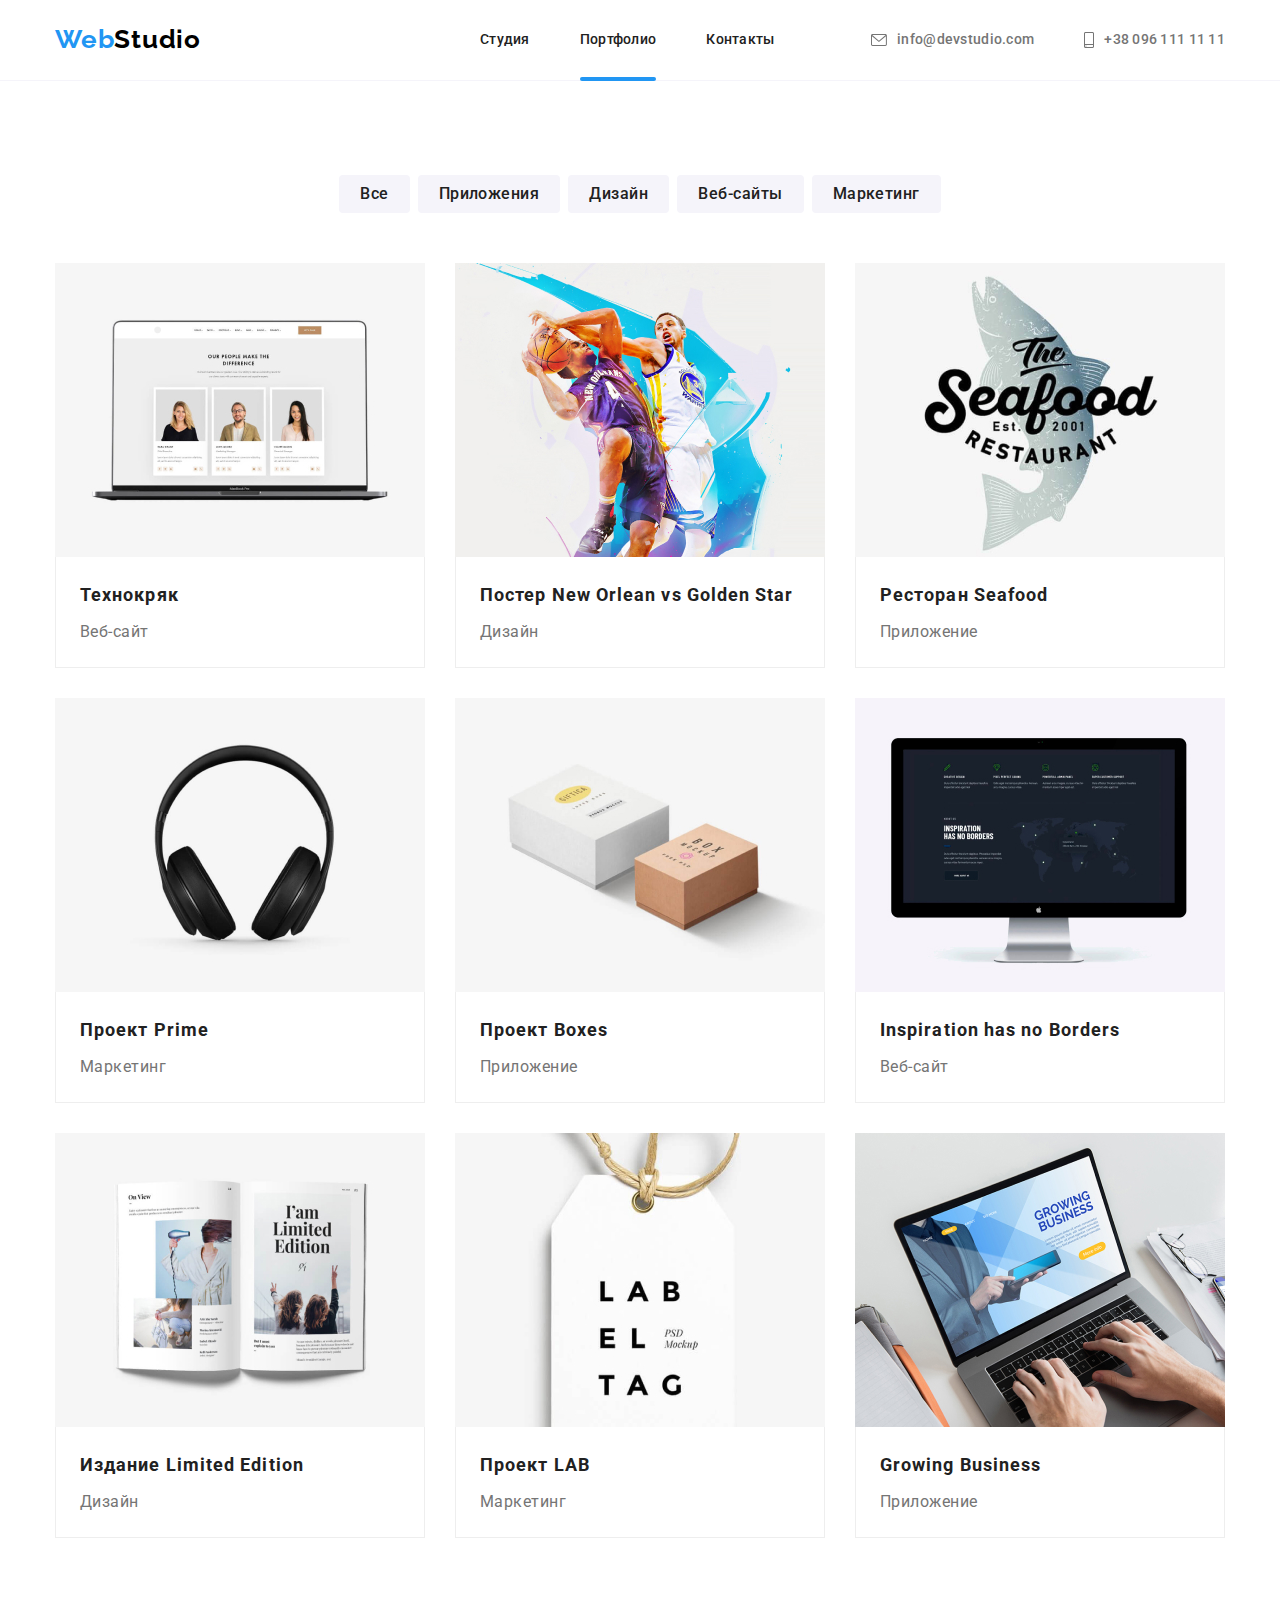
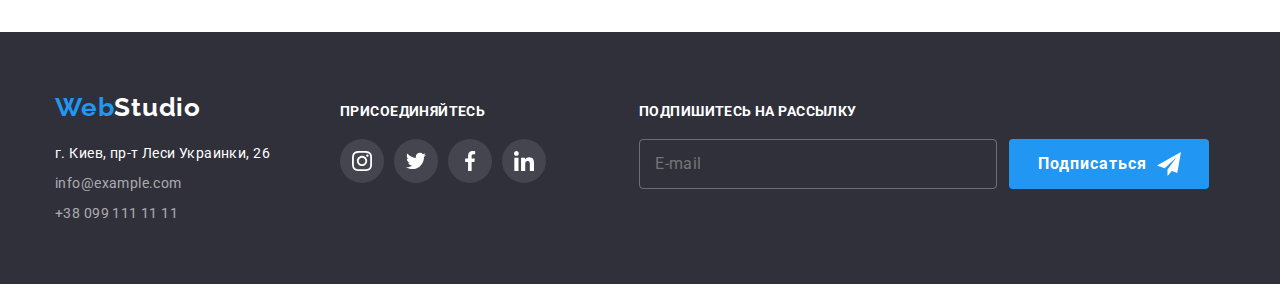
==== portfolio.html @ eea11999 "Add files via upload" ====
<!DOCTYPE html>
<html lang="en">
  <head>
    <meta charset="UTF-8" />
    <meta name="viewport" content="width=device-width, initial-scale=1.0" />
    <title>WebStudio</title>
    <link rel="stylesheet" href="./css/main.min.css" />
    <link rel="preconnect" href="https://fonts.gstatic.com" />
    <link
      href="https://fonts.googleapis.com/css2?family=Roboto:wght@700;900&display=swap"
      rel="stylesheet"
    />
    <link rel="preconnect" href="https://fonts.gstatic.com" />
    <link
      href="https://fonts.googleapis.com/css2?family=Raleway:wght@700&display=swap"
      rel="stylesheet"
    />
    <style>
      a {
        color: #212121;
        text-decoration: none;
      }
      a:visited {
        color: #800080;
      }
      a:hover {
        color: #2196f3;
      }
    </style>
  </head>
  <body>
    <header class="site-header">
      <div class="container site-header__container">
        <!--Навігація-->
        <nav class="menu">
         <a class="logo logo--top" href="./" rel="home" lang="en">Web<span 
          class="logo__subtext logo__subtext--top">Studio</span>

          <ul class="menu__list">
            <li class="menu__item">
              <a class="menu__link" href="./">Студия</a>
            </li>
            <li class="menu__item menu__link--active"><a class="menu__link" href="./portfolio.html">Портфолио</a></li>
            <li class="menu__item"><a class="menu__link" href="#Contacts">Контакты</a></li>
          </ul>
        </nav>

        <ul class="contacts">
          <li class="contacts__item" lang="en">
            <a class="contacts__link" href="mailto:info@devstudio.com">
              <svg class="contacts__icon" width="16" height="12">
                <use href="./images/svg/icons.svg#icon-envelope"></use>
              </svg>
              info@devstudio.com</a
            >
          </li>
          <li class="contacts__item" lang="en">
            <a class="contacts__link" href="tel:+380961111111">
              <svg class="contacts__icon" width="10" height="16">
                <use href="./images/svg/icons.svg#icon-smartphone"></use>
              </svg>
              +38 096 111 11 11</a
            >
          </li>
        </ul>
      </div>
    </header>

    <main>
      <section class="portfolio">
        <div class="container">
            <div class="portfolio__buttons">
              <ul class="portfolio__buttons-list">
                <li class="portfolio__item">
                  <button class="portfolio__button" type="submit">Все</button>
                </li>
                <li class="portfolio__item">
                  <button class="portfolio__button" type="submit">Приложения</button>
                </li>
                <li class="portfolio__item">
                  <button class="portfolio__button" type="submit">Дизайн</button>
                </li>
                <li class="portfolio__item">
                  <button class="portfolio__button" type="submit">Веб-сайты</button>
                </li>
                <li class="portfolio__item">
                  <button class="portfolio__button" type="submit">Маркетинг</button>
                </li>
              </ul>
            </div>
            
            <ul class="cards">
              <li class="cards__item">
                <a class="cards__link" href="#">                
                  <div class="cards__overlay-wrapper">
                    <div class="cards__thumb">
                      <img src="images/portfolio1.jpg" alt="Ноутбук с открытой веб страницой">
                    </div>
                    <p class="cards__overlay-text">
                        Технокряк это современная площадка распространения 
                        коронавируса. Компании используют эту платформу для цифрового
                        шпионажа и атак на защищённые сервера конкурентов.
                    </p>
                  </div>
                  <div class="cards__meta">
                    <h3 class="cards__name">Технокряк</h3>
                    <p class="cards__description">Веб-сайт</p>
                  </div>
                </a>
              </li>
              <li class="cards__item">
                <a class="cards__link" href="#">                 
                  <div class="cards__overlay-wrapper">
                    <div class="cards__thumb">
                      <img src="images/portfolio2.jpg" alt="Два баскетболиста с мячом">
                    </div>
                    <p class="cards__overlay-text">
                        Технокряк это современная площадка распространения
                        коронавируса. Компании используют эту платформу для цифрового
                        шпионажа и атак на защищённые сервера конкурентов.
                    </p>
                  </div>
                  <div class="cards__meta">
                    <h3 class="cards__name">Постер New Orlean vs Golden Star</h3>
                    <p class="cards__description">Дизайн</p>
                  </div>
                </a>
              </li>
              <li class="cards__item">
                <a class="cards__link" href="#">                 
                  <div class="cards__overlay-wrapper">
                    <div class="cards__thumb">
                      <img src="images/portfolio3.jpg" alt="Логотип ресторана Seafood">
                    </div>
                    <p class="cards__overlay-text">
                        Технокряк это современная площадка распространения
                        коронавируса. Компании используют эту платформу для цифрового
                        шпионажа и атак на защищённые сервера конкурентов.
                    </p>
                  </div>
                  <div class="cards__meta">
                    <h3 class="cards__name">Ресторан Seafood</h3>
                    <p class="cards__description">Приложение</p>
                  </div>
                </a>
              </li>
              <li class="cards__item">
                <a class="cards__link" href="#">                 
                  <div class="cards__overlay-wrapper">
                    <div class="cards__thumb">
                      <img src="images/portfolio4.jpg" alt="Наушники">
                    </div>
                    <p class="cards__overlay-text">
                        Технокряк это современная площадка распространения
                        коронавируса. Компании используют эту платформу для цифрового
                        шпионажа и атак на защищённые сервера конкурентов.
                    </p>
                  </div>
                  <div class="cards__meta">
                    <h3 class="cards__name">Проект Prime</h3>
                    <p class="cards__description">Маркетинг</p>
                  </div>
                </a>
              </li>
              <li class="cards__item">
                <a class="cards__link" href="#">                 
                  <div class="cards__overlay-wrapper">
                    <div class="cards__thumb">
                      <img src="images/portfolio5.jpg" alt="Две коробки">
                    </div>
                    <p class="cards__overlay-text">
                        Технокряк это современная площадка распространения
                        коронавируса. Компании используют эту платформу для цифрового
                        шпионажа и атак на защищённые сервера конкурентов.
                    </p>
                  </div>
                  <div class="cards__meta">
                    <h3 class="cards__name">Проект Boxes</h3>
                    <p class="cards__description">Приложение</p>
                  </div>
                </a>
              </li>
              <li class="cards__item">
                <a class="cards__link" href="#">                 
                  <div class="cards__overlay-wrapper">
                    <div class="cards__thumb">
                      <img src="images/portfolio6.jpg" alt="Монитор с открытой веб страницой">
                    </div>
                    <p class="cards__overlay-text">
                        Технокряк это современная площадка распространения
                        коронавируса. Компании используют эту платформу для цифрового
                        шпионажа и атак на защищённые сервера конкурентов.
                    </p>
                  </div>
                  <div class="cards__meta">
                    <h3 class="cards__name">Inspiration has no Borders</h3>
                    <p class="cards__description">Веб-сайт</p>
                  </div>
                </a>
              </li>
              <li class="cards__item">
                <a class="cards__link" href="#">                 
                  <div class="cards__overlay-wrapper">
                    <div class="cards__thumb">
                      <img src="images/portfolio7.jpg" alt="Открытая книга с фотографиями и текстом">
                    </div>
                    <p class="cards__overlay-text">
                        Технокряк это современная площадка распространения
                        коронавируса. Компании используют эту платформу для цифрового
                        шпионажа и атак на защищённые сервера конкурентов.
                    </p>
                  </div>
                  <div class="cards__meta">
                    <h3 class="cards__name">Издание Limited Edition</h3>
                    <p class="cards__description">Дизайн</p>
                  </div>
                </a>
              </li>
              <li class="cards__item">
                <a class="cards__link" href="#">                
                  <div class="cards__overlay-wrapper">
                    <div class="cards__thumb">
                      <img src="images/portfolio8.jpg" alt="Етикетка с надписью">
                    </div>
                    <p class="cards__overlay-text">
                        Технокряк это современная площадка распространения
                        коронавируса. Компании используют эту платформу для цифрового
                        шпионажа и атак на защищённые сервера конкурентов.
                    </p>
                  </div>
                  <div class="cards__meta">
                    <h3 class="cards__name">Проект LAB</h3>
                    <p class="cards__description">Маркетинг</p>
                  </div>
                </a>
              </li>
              <li class="cards__item">
                <a class="cards__link" href="#">                
                  <div class="cards__overlay-wrapper">
                    <div class="cards__thumb">
                      <img src="images/portfolio9.jpg" alt="Ноутбук на рабочем столе">
                    </div>
                    <p class="cards__overlay-text">
                        Технокряк это современная площадка распространения
                        коронавируса. Компании используют эту платформу для цифрового
                        шпионажа и атак на защищённые сервера конкурентов.
                    </p>
                  </div>
                  <div class="cards__meta">
                    <h3 class="cards__name">Growing Business</h3>
                    <p class="cards__description">Приложение</p>
                  </div>
                </a>
              </li>
            </ul>
          </div>
        </div>
      </section>
    </main>
  
    <footer class="footer">
      <div class="container footer__container">
        <div id="Contacts" class="address">
          <a class="logo logo--bottom" href="index.html" rel="home" lang="en">Web<span class="logo__subtext logo__subtext--bottom">Studio</span>
          </a>
        
          <address>
            <p class="address__text">г. Киев, пр-т Леси Украинки, 26</p>          
            <a class="footer__contacts" href="mailto:info@example.com" lang="en">info@example.com</a><br />
            <a class="footer__contacts" href="tel:+380991111111">+38 099 111 11 11</a>
          </address>
        </div>
        <div class="footer__social">
            <p class="footer__title">присоединяйтесь</p>
            <ul class="social">
              <li class="social__item">
                <a class="social__link footer__links" href="#">
                  <div class="social__wrapper">
                    <svg class="social__icon" width="44" height="44">
                      <use href="./images/svg/icons.svg#icon-instagram"></use>
                    </svg>
                  </div>
                </a>
              </li>
              <li class="social__item">
                <a class="social__link footer__links" href="#">
                  <div class="social__wrapper">
                    <svg class="social__icon" width="44" height="44">
                      <use href="./images/svg/icons.svg#icon-twitter"></use>
                    </svg>
                  </div>
                </a>
              </li>
              <li class="social__item">
                <a class="social__link footer__links" href="#">
                  <div class="social__wrapper">
                    <svg class="social__icon" width="44" height="44">
                      <use href="./images/svg/icons.svg#icon-facebook"></use>
                    </svg>
                  </div>
                </a>
              </li>
              <li class="social__item">
                <a class="social__link footer__links" href="#">
                  <div class="social__wrapper">
                    <svg class="social__icon" width="44" height="44">
                      <use href="./images/svg/icons.svg#icon-linkedin"></use>
                    </svg>
                  </div>
                </a>
              </li>
            </ul>
        </div>
        <div class="subscribe">
          <label class="footer__title" for="subscribe">
            Подпишитесь на рассылку
          </label>
          <form class="subscribe__form" name="subscribe-form" autocomplete="on">
            <input class="subscribe__input" id="subscribe" type="email" name="subscribe" placeholder="E-mail">
            <div class="subscribe__wrapper">
              <button class="subscribe__button" type="submit">Подписаться</button>
              <svg class="subscribe__icon" width="24" height="24">
                <use href="./images/svg/icons.svg#icon-send"></use>
              </svg>
            </div>
          </form>
        </div>
      </div>
    </footer>
  </body>  
</html>
---- css/main.min.css ----
:root{--hero-button-hover-color: rgba(24, 140, 232, 1);--blue-color: rgba(33, 150, 243, 1);--white-back-color: rgba(245, 244, 250, 1);--white-text-color-60: rgba(255, 255, 255, 0.6);--white-text-color-1: rgba(255, 255, 255, 1);--grey-text-color: rgba(117, 117, 117, 1);--black-text-color: rgba(33, 33, 33, 1);--black-footer-color: rgba(47, 48, 58, 1);--top-logo-subtext: rgba(0, 0, 0, 1);--svg-primary-color: rgba(175, 177, 184, 1);--transition-time: 250ms;--cubic-bezier: cubic-bezier(0.4, 0, 0.2, 1)}/*! modern-normalize v1.0.0 | MIT License | https://github.com/sindresorhus/modern-normalize */*,*::before,*::after{-webkit-box-sizing:border-box;box-sizing:border-box}:root{-moz-tab-size:4;-o-tab-size:4;tab-size:4}html{line-height:1.15;-webkit-text-size-adjust:100%}body{margin:0}body{font-family:system-ui,-apple-system,"Segoe UI",Roboto,Helvetica,Arial,sans-serif,"Apple Color Emoji","Segoe UI Emoji"}hr{height:0;color:inherit}abbr[title]{-webkit-text-decoration:underline dotted;text-decoration:underline dotted}b,strong{font-weight:bolder}code,kbd,samp,pre{font-family:ui-monospace, SFMono-Regular, Consolas, 'Liberation Mono', Menlo, monospace;font-size:1em}small{font-size:80%}sub,sup{font-size:75%;line-height:0;position:relative;vertical-align:baseline}sub{bottom:-0.25em}sup{top:-0.5em}table{text-indent:0;border-color:inherit}button,input,optgroup,select,textarea{font-family:inherit;font-size:100%;line-height:1.15;margin:0}button,select{text-transform:none}button,[type='button'],[type='reset'],[type='submit']{-webkit-appearance:button}::-moz-focus-inner{border-style:none;padding:0}:-moz-focusring{outline:1px dotted ButtonText}:-moz-ui-invalid{box-shadow:none}legend{padding:0}progress{vertical-align:baseline}::-webkit-inner-spin-button,::-webkit-outer-spin-button{height:auto}[type='search']{-webkit-appearance:textfield;outline-offset:-2px}::-webkit-search-decoration{-webkit-appearance:none}::-webkit-file-upload-button{-webkit-appearance:button;font:inherit}summary{display:list-item}li{list-style-type:none}address{font-style:normal}:focus{outline:none}body{font-family:'Roboto', sans-serif}img{display:block;max-width:100%;height:auto}.container{max-width:1200px;padding-left:15px;padding-right:15px;margin-left:auto;margin-right:auto}.secondary-title{font-weight:bold;font-size:36px;line-height:1.16;text-align:center;letter-spacing:0.03em;color:var(--black-text-color);margin:0}.logo{font-family:Raleway, sans-serif;font-size:26px;font-weight:700;line-height:1.2;letter-spacing:0.03em;color:var(--blue-color);text-decoration:none}.logo--top{margin-right:93px;padding:13px 0;-webkit-transition:text-shadow var(--transition-time) var(--cubic-bezier);transition:text-shadow var(--transition-time) var(--cubic-bezier)}.logo--top:hover,.logo--top:focus{text-shadow:0px 1px 1px rgba(0,0,0,0.12),0px 4px 4px rgba(0,0,0,0.06),1px 4px 6px rgba(0,0,0,0.26)}.logo--bottom{display:block;margin-bottom:20px;-webkit-transition:text-shadow var(--transition-time) var(--cubic-bezier);transition:text-shadow var(--transition-time) var(--cubic-bezier)}.logo--bottom:hover,.logo--bottom:focus{text-shadow:0px 1px 1px rgba(255,255,255,0.12),0px 4px 4px rgba(255,255,255,0.06),1px 4px 6px rgba(255,255,255,0.26)}.logo__subtext--top{color:var(--top-logo-subtext)}.logo__subtext--bottom{color:var(--white-text-color-1)}.site-header{position:-webkit-sticky;position:sticky;top:0;background-color:white;z-index:1;border-bottom:1px solid var(--white-back-color)}.site-header__container{display:-webkit-box;display:-ms-flexbox;display:flex;-webkit-box-align:center;-ms-flex-align:center;align-items:center;min-height:80px}.menu,.menu__list{display:-webkit-box;display:-ms-flexbox;display:flex;-webkit-box-align:center;-ms-flex-align:center;align-items:center;padding:0;margin:0}.menu__item:not(:last-child),.contacts__item:not(:last-child){margin-right:50px}.menu__link{color:var(--black-text-color);display:inline-block;text-decoration:none;font-weight:500;font-size:14px;line-height:1.14;letter-spacing:0.02em;padding:32px 0;-webkit-transition:color var(--transition-time) var(--cubic-bezier);transition:color var(--transition-time) var(--cubic-bezier)}.menu__link:hover,.menu__link:focus{color:var(--blue-color)}.contacts{display:-webkit-box;display:-ms-flexbox;display:flex;-webkit-box-align:center;-ms-flex-align:center;align-items:center;padding:0;margin:0;margin-left:auto}.contacts__link{font-weight:500;font-size:14px;line-height:1.14;letter-spacing:0.02em;text-decoration:none;color:var(--grey-text-color);padding:32px 0;display:-webkit-box;display:-ms-flexbox;display:flex;-webkit-box-align:center;-ms-flex-align:center;align-items:center;-webkit-transition:color var(--transition-time) var(--cubic-bezier);transition:color var(--transition-time) var(--cubic-bezier)}.contacts__link:hover,.contacts__link:focus{color:var(--blue-color)}.contacts__icon{margin-right:10px;fill:currentColor}.menu__link--active{position:relative;color:var(--blue-color)}.menu__link--active::after{content:'';position:absolute;bottom:-1px;left:0;display:block;text-decoration:underline;height:4px;width:100%;background-color:var(--blue-color);border-radius:2px}.hero{text-align:center;min-height:600px;max-width:1600px;margin:0 auto;padding:200px 0;background-color:#c4c4c4;background-image:-webkit-gradient(linear, left top, right top, from(rgba(47,48,58,0.4)), to(rgba(47,48,58,0.4))),url(../images/background-hero.jpg);background-image:linear-gradient(to right, rgba(47,48,58,0.4), rgba(47,48,58,0.4)),url(../images/background-hero.jpg);background-position:center;background-repeat:no-repeat;background-size:cover}.hero__container{width:696px;margin-left:auto;margin-right:auto;margin-bottom:30px;padding:0 1px}.hero__title{font-weight:900;font-size:44px;line-height:1.36;letter-spacing:0.06em;text-transform:uppercase;margin:0;color:var(--white-text-color-1)}.hero__button{width:200px;margin-left:auto;margin-right:auto;padding:10.5px 15px;text-decoration:none;font-weight:bold;font-size:16px;line-height:1.87;text-align:center;letter-spacing:0.06em;color:var(--white-text-color-1);background-color:var(--blue-color);border-radius:4px;border:none;cursor:pointer;-webkit-transition:background-color var(--transition-time) var(--cubic-bezier);transition:background-color var(--transition-time) var(--cubic-bezier)}.hero__button:hover,.hero__button:focus{background-color:var(--hero-button-hover-color)}.qualities{padding-top:94px;padding-bottom:94px}.qualities__list{display:-webkit-box;display:-ms-flexbox;display:flex;padding:0;margin:0}.qualities__item{max-width:270px}.qualities__item:not(:last-child){margin-right:30px}.qualities__wrapper{padding:25px 0 25px;margin-bottom:30px;background-color:var(--white-back-color);border-radius:4px}.qualities__icon{margin-left:auto;margin-right:auto;display:block}.qualities__title{font-weight:700;font-size:14px;line-height:1.15;letter-spacing:0.03em;text-transform:uppercase;color:var(--black-text-color);margin:0 0 10px 0}.qualities__text{color:var(--grey-text-color);font-size:14px;line-height:1.71;font-weight:400;letter-spacing:0.03em;margin:0;padding:2px 0}.about-us{padding-bottom:94px}.about-us__title{margin-bottom:50px}.about-us__list{display:-webkit-box;display:-ms-flexbox;display:flex;padding-left:0;margin:0}.about-us__item{position:relative}.about-us__item:not(:last-child){margin-right:30px}.about-us__overlay{position:absolute;bottom:0;left:0;width:100%;height:70px;background-color:rgba(47,48,58,0.8);color:var(--white-text-color-1);font-style:normal;font-weight:bold;font-size:14px;line-height:16px;letter-spacing:0.03em;text-transform:uppercase;margin:0;display:-webkit-box;display:-ms-flexbox;display:flex;-webkit-box-pack:center;-ms-flex-pack:center;justify-content:center;-webkit-box-align:center;-ms-flex-align:center;align-items:center}.team-members{padding-top:94px;padding-bottom:94px;background-color:var(--white-back-color)}.team-members__title{margin-bottom:50px}.team-members__list{display:-webkit-box;display:-ms-flexbox;display:flex;padding:0;margin:0}.team-members__item{background-color:var(--white-text-color-1);-webkit-box-shadow:0px 1px 3px rgba(0,0,0,0.12),0px 1px 1px rgba(0,0,0,0.14),0px 2px 1px rgba(0,0,0,0.2);box-shadow:0px 1px 3px rgba(0,0,0,0.12),0px 1px 1px rgba(0,0,0,0.14),0px 2px 1px rgba(0,0,0,0.2);border-radius:0px 0px 4px 4px}.team-members__item:not(:last-child){margin-right:30px}.team-members__thumb{max-width:270px}.team-members__info{padding:30px 32px}.team-members__name{font-weight:500;font-size:16px;line-height:1.19;letter-spacing:0.03em;color:var(--black-text-color);margin:0;margin-bottom:10px;text-align:center}.team-members__position{font-weight:normal;font-size:16px;line-height:1.19;letter-spacing:0.03em;color:var(--grey-text-color);text-align:center;margin:0;margin-bottom:16px}.social{display:-webkit-box;display:-ms-flexbox;display:flex;-webkit-box-pack:justify;-ms-flex-pack:justify;justify-content:space-between;padding:0;margin:0}.social__item{display:-webkit-box;display:-ms-flexbox;display:flex;padding:0}.social__item:not(:last-child){margin-right:10px}.social__link{color:var(--svg-primary-color);border-radius:50%;-webkit-transition:color var(--transition-time) var(--cubic-bezier),background-color var(--transition-time) var(--cubic-bezier);transition:color var(--transition-time) var(--cubic-bezier),background-color var(--transition-time) var(--cubic-bezier)}.social__link:hover,.social__link:focus{background-color:var(--blue-color);border-radius:50%;color:var(--white-text-color-1)}.social__wrapper{width:44px;height:44px;display:-webkit-box;display:-ms-flexbox;display:flex;-webkit-box-pack:center;-ms-flex-pack:center;justify-content:center;-webkit-box-align:center;-ms-flex-align:center;align-items:center}.social__icon{fill:currentColor;padding:0 12px}.regulars{padding:97px 0 91px}.regulars__title{margin-bottom:50px}.regulars__list{padding:0;margin:0 auto;display:-webkit-box;display:-ms-flexbox;display:flex}.regulars__item:not(:last-child){margin-right:30px}.regulars__link{display:-webkit-box;display:-ms-flexbox;display:flex;-webkit-box-pack:center;-ms-flex-pack:center;justify-content:center;-webkit-box-align:center;-ms-flex-align:center;align-items:center;width:170px;height:90px;color:var(--svg-primary-color);border:1px solid currentColor;border-radius:4px;-webkit-transition:background-color var(--transition-time) var(--cubic-bezier);transition:background-color var(--transition-time) var(--cubic-bezier)}.regulars__link:hover,.regulars__link:focus{color:var(--blue-color)}.regulars__icon{fill:currentColor}.portfolio{padding:94px 0}.portfolio__buttons{margin:0 auto 50px;max-width:611px}.portfolio__buttons-list{display:-webkit-box;display:-ms-flexbox;display:flex;-webkit-box-pack:center;-ms-flex-pack:center;justify-content:center;margin:0 auto;padding:0}.portfolio__item:not(:last-child){margin-right:8px}.portfolio__button{font-weight:500;font-size:16px;line-height:1.625;text-align:center;letter-spacing:0.03em;color:var(--black-text-color);background-color:var(--white-back-color);padding:6px 21px;border:none;border-radius:4px;cursor:pointer;-webkit-transition:color var(--transition-time) var(--cubic-bezier),background-color var(--transition-time) var(--cubic-bezier),-webkit-box-shadow var(--transition-time) var(--cubic-bezier);transition:color var(--transition-time) var(--cubic-bezier),background-color var(--transition-time) var(--cubic-bezier),-webkit-box-shadow var(--transition-time) var(--cubic-bezier);transition:color var(--transition-time) var(--cubic-bezier),background-color var(--transition-time) var(--cubic-bezier),box-shadow var(--transition-time) var(--cubic-bezier);transition:color var(--transition-time) var(--cubic-bezier),background-color var(--transition-time) var(--cubic-bezier),box-shadow var(--transition-time) var(--cubic-bezier),-webkit-box-shadow var(--transition-time) var(--cubic-bezier)}.portfolio__button:hover,.portfolio__button:focus{background-color:var(--blue-color);color:var(--white-text-color-1);outline-style:none;-webkit-box-shadow:0px 3px 1px rgba(0,0,0,0.1),0px 1px 2px rgba(0,0,0,0.08),0px 2px 2px rgba(0,0,0,0.12);box-shadow:0px 3px 1px rgba(0,0,0,0.1),0px 1px 2px rgba(0,0,0,0.08),0px 2px 2px rgba(0,0,0,0.12)}.cards{display:-webkit-box;display:-ms-flexbox;display:flex;-ms-flex-wrap:wrap;flex-wrap:wrap;margin-left:-30px;margin-top:-30px;margin-bottom:0;padding-left:0}.cards__item{margin-left:30px;margin-top:30px;-ms-flex-preferred-size:calc(100% / 3 - 30px);flex-basis:calc(100% / 3 - 30px);background-color:var(--white-text-color-1)}.cards__link{display:inline-block;text-decoration:none;-webkit-transition:-webkit-box-shadow var(--transition-time) var(--cubic-bezier);transition:-webkit-box-shadow var(--transition-time) var(--cubic-bezier);transition:box-shadow var(--transition-time) var(--cubic-bezier);transition:box-shadow var(--transition-time) var(--cubic-bezier), -webkit-box-shadow var(--transition-time) var(--cubic-bezier)}.cards__link:hover,.cards__link:focus{-webkit-box-shadow:0px 1px 1px rgba(0,0,0,0.12),0px 4px 4px rgba(0,0,0,0.06),1px 4px 6px rgba(0,0,0,0.16);box-shadow:0px 1px 1px rgba(0,0,0,0.12),0px 4px 4px rgba(0,0,0,0.06),1px 4px 6px rgba(0,0,0,0.16)}.cards__link:hover .cards__overlay-text{-webkit-transform:translateY(0);transform:translateY(0)}.cards__overlay-wrapper{position:relative;overflow:hidden}.cards__thumb{width:370px}.cards__overlay-text{position:absolute;top:0;left:0;-webkit-transform:translateY(100%);transform:translateY(100%);-webkit-transition:-webkit-transform var(--transition-time) var(--cubic-bezier);transition:-webkit-transform var(--transition-time) var(--cubic-bezier);transition:transform var(--transition-time) var(--cubic-bezier);transition:transform var(--transition-time) var(--cubic-bezier), -webkit-transform var(--transition-time) var(--cubic-bezier);width:100%;height:100%;margin:0;padding:63px 24px;font-style:normal;font-weight:normal;font-size:18px;line-height:28px;letter-spacing:0.03em;color:var(--white-text-color-1);background-color:rgba(33,150,243,0.9)}.cards__meta{padding:20px 24px;border-left:1px solid #eee;border-right:1px solid #eee;border-bottom:1px solid #eee}.cards__name{font-weight:bold;font-size:18px;line-height:2;letter-spacing:0.06em;color:var(--black-text-color);margin:0;padding:0 0 4px}.cards__description{font-weight:normal;font-size:16px;line-height:1.87;letter-spacing:0.03em;color:var(--grey-text-color);margin:0}.address{margin-right:70px}.address__text{font-weight:normal;font-size:14px;line-height:1.5;letter-spacing:0.03em;color:var(--white-text-color-1);margin:0;margin-bottom:9px}.footer{background-color:var(--black-footer-color);padding:60px 0}.footer__container{display:-webkit-box;display:-ms-flexbox;display:flex;-webkit-box-align:baseline;-ms-flex-align:baseline;align-items:baseline}.footer__contacts{font-weight:normal;font-size:14px;line-height:1.5;letter-spacing:0.03em;text-decoration:none;color:var(--white-text-color-60);display:inline-block;-webkit-transition:color var(--transition-time) var(--cubic-bezier);transition:color var(--transition-time) var(--cubic-bezier)}.footer__contacts:not(:last-child){margin-bottom:9px}.footer__contacts:hover,.footer__contacts:focus{color:var(--white-text-color-1)}.footer__social{margin-right:93px}.footer__title{display:block;font-style:normal;font-weight:bold;font-size:14px;line-height:16px;letter-spacing:0.03em;text-transform:uppercase;color:var(--white-text-color-1);margin:0;margin-bottom:20px}.footer__links{background-color:rgba(255,255,255,0.1);border-radius:50%;color:var(--white-text-color-1)}.subscribe__form{display:-webkit-box;display:-ms-flexbox;display:flex;-webkit-box-align:baseline;-ms-flex-align:baseline;align-items:baseline}.subscribe__input{width:358px;padding:14px 15px;margin-right:12px;background-color:inherit;outline:none;border:1px solid rgba(255,255,255,0.3);border-radius:4px;line-height:20px;letter-spacing:0.03em;color:var(--white-text-color-1);-webkit-transition:border-color var(--transition-time) var(--cubic-bezier);transition:border-color var(--transition-time) var(--cubic-bezier)}.subscribe__input:hover,.subscribe__input:focus{border-color:#2196f3}.subscribe__button{font-weight:bold;line-height:1.875;letter-spacing:0.06em;color:var(--white-text-color-1);background-color:var(--blue-color);border:none;border-radius:4px;padding:10px 28px 10px 29px;width:200px;text-align:start;-webkit-transition:background-color var(--transition-time) var(--cubic-bezier);transition:background-color var(--transition-time) var(--cubic-bezier)}.subscribe__button:hover,.subscribe__button:focus{background-color:var(--hero-button-hover-color);cursor:pointer}.subscribe__wrapper{position:relative;margin:0}.subscribe__icon{position:absolute;top:50%;right:28px;-webkit-transform:translateY(-50%);transform:translateY(-50%)}.backdrop{position:fixed;top:0;left:0;width:100%;height:100%;background-color:rgba(0,0,0,0.2);opacity:1;z-index:2;-webkit-transition:opacity var(--transition-time) var(--cubic-bezier);transition:opacity var(--transition-time) var(--cubic-bezier)}.backdrop.is-hidden{opacity:0;pointer-events:none}.backdrop.is-hidden .modal{-webkit-transform:translate(-50%, -50%) scale(2);transform:translate(-50%, -50%) scale(2)}.modal{position:absolute;top:50%;left:50%;-webkit-transform:translate(-50%, -50%) scale(1);transform:translate(-50%, -50%) scale(1);min-width:528px;max-height:100vh;overflow-y:auto;padding:40px;background-color:var(--white-text-color-1);-webkit-transition:-webkit-transform var(--transition-time) var(--cubic-bezier);transition:-webkit-transform var(--transition-time) var(--cubic-bezier);transition:transform var(--transition-time) var(--cubic-bezier);transition:transform var(--transition-time) var(--cubic-bezier), -webkit-transform var(--transition-time) var(--cubic-bezier)}.modal__close-button{position:absolute;top:8px;right:8px;display:-webkit-box;display:-ms-flexbox;display:flex;padding:5px;border:1px solid rgba(0,0,0,0.1);border-radius:50%;cursor:pointer;background-color:inherit;-webkit-transition:fill var(--transition-time) var(--cubic-bezier);transition:fill var(--transition-time) var(--cubic-bezier)}.modal__close-button:hover,.modal__close-button:focus{fill:var(--blue-color)}.modal__title{font-style:normal;font-size:20px;line-height:23px;letter-spacing:0.03em;margin:0;margin-bottom:12px;color:var(--black-text-color)}.input__box{display:-webkit-box;display:-ms-flexbox;display:flex;-webkit-box-orient:vertical;-webkit-box-direction:normal;-ms-flex-direction:column;flex-direction:column}.input__box:not(:nth-child(4)){margin-bottom:10px}.input__name{font-style:normal;font-weight:normal;font-size:12px;line-height:1.166;letter-spacing:0.01em;color:#757575;margin-bottom:4px}.input__wrapper{position:relative}.input__field{width:100%;padding:12px 12px 12px 42px;border:1px solid rgba(33,33,33,0.2);border-radius:4px;font-size:12px;line-height:1.333;-webkit-transition:border-color var(--transition-time) var(--cubic-bezier);transition:border-color var(--transition-time) var(--cubic-bezier)}.input__field:hover,.input__field:focus{border-color:var(--blue-color)}.input__field:hover+.input__icon,.input__field:focus+.input__icon{fill:var(--blue-color)}.input__icon{position:absolute;top:50%;left:12px;-webkit-transform:translateY(-50%);transform:translateY(-50%);fill:currentColor;-webkit-transition:fill var(--transition-time) var(--cubic-bezier);transition:fill var(--transition-time) var(--cubic-bezier)}.input__textarea{resize:none;width:100%;height:120px;border:0.5px solid rgba(33,33,33,0.2);border-radius:4px;margin-bottom:20px;padding:12px 16px;-webkit-transition:border-color var(--transition-time) var(--cubic-bezier),color var(--transition-time) var(--cubic-bezier);transition:border-color var(--transition-time) var(--cubic-bezier),color var(--transition-time) var(--cubic-bezier)}.input__textarea:hover,.input__textarea:focus{border-color:var(--blue-color)}.input__textarea:hover::-webkit-input-placeholder,.input__textarea:focus::-webkit-input-placeholder{color:var(--blue-color)}.input__textarea:hover:-ms-input-placeholder,.input__textarea:focus:-ms-input-placeholder{color:var(--blue-color)}.input__textarea:hover::-ms-input-placeholder,.input__textarea:focus::-ms-input-placeholder{color:var(--blue-color)}.input__textarea:hover::placeholder,.input__textarea:focus::placeholder{color:var(--blue-color)}.checkbox{margin:0 11px 30px 12px}.checkbox__input{appearance:none;-webkit-appearance:none;-moz-appearance:none}.checkbox__icon{margin-right:8.38px;cursor:pointer;fill:none;border:2px solid var(--black-text-color);opacity:0.3;-webkit-transition:fill var(--transition-time) var(--cubic-bezier),opacity var(--transition-time) var(--cubic-bezier);transition:fill var(--transition-time) var(--cubic-bezier),opacity var(--transition-time) var(--cubic-bezier)}.checkbox__label:hover .checkbox__icon,.checkbox__input:focus+.checkbox__icon{opacity:1}.checkbox__input:checked+.checkbox__icon{border:none;fill:var(--blue-color);opacity:1}.checkbox__label{display:-webkit-box;display:-ms-flexbox;display:flex;-webkit-box-align:center;-ms-flex-align:center;align-items:center;margin:0;font-size:14px;line-height:1.714;letter-spacing:0.03em;color:var(--grey-text-color);cursor:pointer}.checkbox__link{color:var(--blue-color);opacity:0.7;margin-left:5px;-webkit-transition:opacity var(--transition-time) var(--cubic-bezier);transition:opacity var(--transition-time) var(--cubic-bezier)}.checkbox__link:focus,.checkbox__link:hover{opacity:1}.checkbox__label:hover .checkbox__link{opacity:1}.input__send-button{font-weight:bold;font-size:16px;line-height:1.875;border:none;border-radius:4px;letter-spacing:0.06em;margin-left:auto;margin-right:auto;padding:10px 55px 10px;min-width:200px;display:-webkit-box;display:-ms-flexbox;display:flex;-webkit-box-pack:center;-ms-flex-pack:center;justify-content:center;background-color:var(--blue-color);color:var(--white-text-color-1);-webkit-box-shadow:0px 4px 4px rgba(0,0,0,0.15);box-shadow:0px 4px 4px rgba(0,0,0,0.15);-webkit-transition:background-color var(--transition-time) var(--cubic-bezier);transition:background-color var(--transition-time) var(--cubic-bezier)}.input__send-button:hover,.input__send-button:focus{background-color:var(--hero-button-hover-color)}
/*# sourceMappingURL=main.min.css.map */
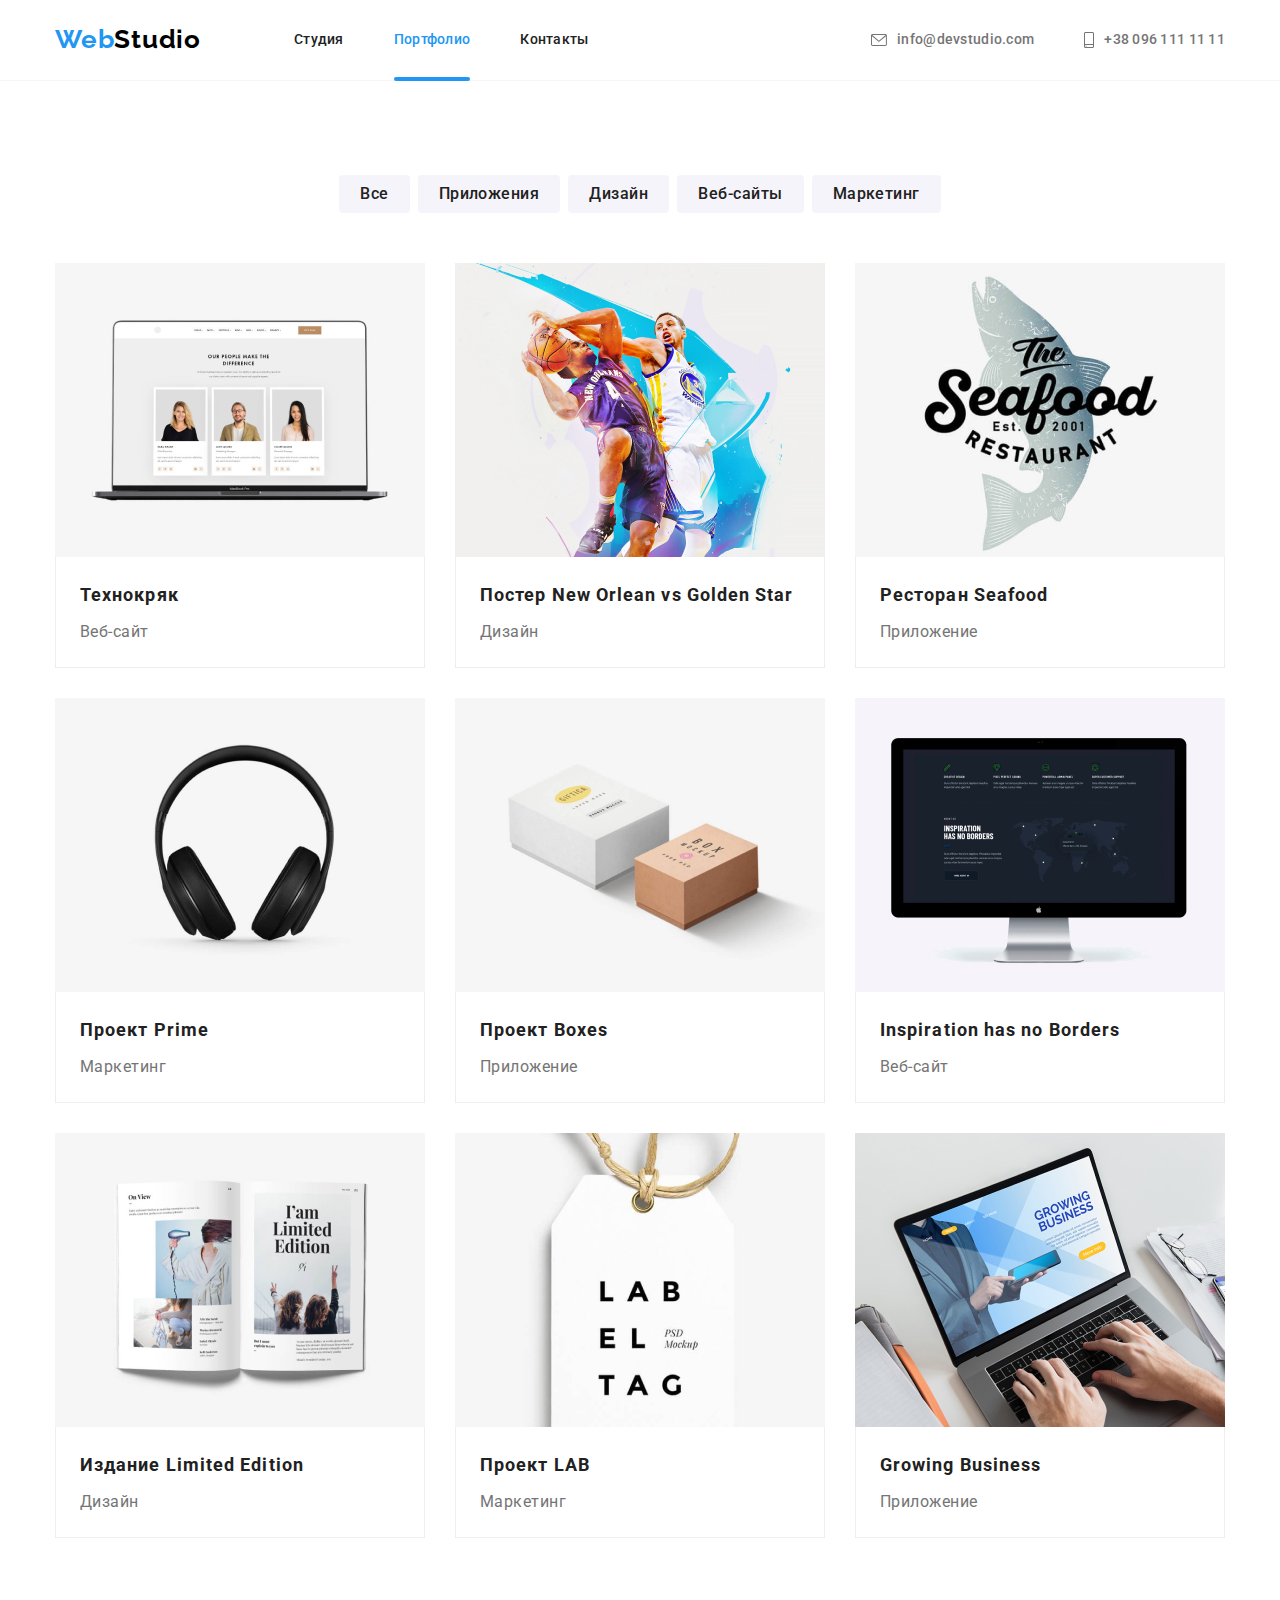
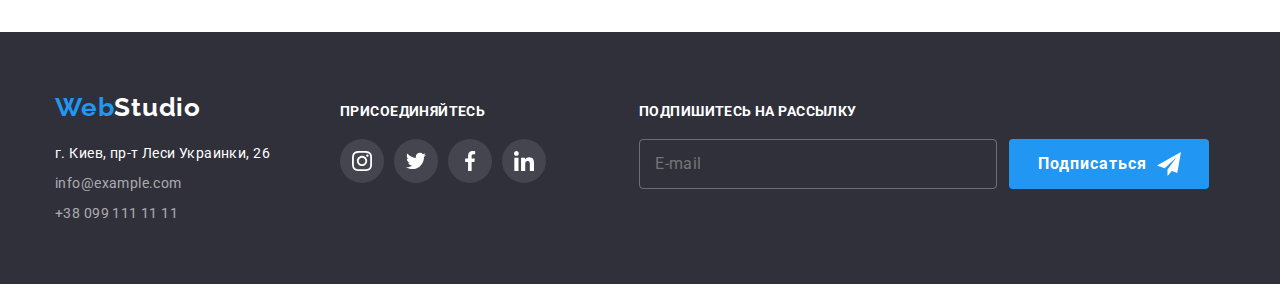
==== commit afb199cf: "Add files via upload" ====
--- a/portfolio.html
+++ b/portfolio.html
@@ -15,36 +15,33 @@
       href="https://fonts.googleapis.com/css2?family=Raleway:wght@700&display=swap"
       rel="stylesheet"
     />
-    <style>
-      a {
-        color: #212121;
-        text-decoration: none;
-      }
-      a:visited {
-        color: #800080;
-      }
-      a:hover {
-        color: #2196f3;
-      }
-    </style>
   </head>
   <body>
     <header class="site-header">
       <div class="container site-header__container">
         <!--Навігація-->
         <nav class="menu">
-         <a class="logo logo--top" href="./" rel="home" lang="en">Web<span 
-          class="logo__subtext logo__subtext--top">Studio</span>
+          <!--Логотип-->
+          <a class="logo logo--top" href="index.html" rel="home" lang="en"
+            >Web<span class="logo__subtext logo__subtext--top">Studio</span>
+          </a>
 
           <ul class="menu__list">
             <li class="menu__item">
-              <a class="menu__link" href="./">Студия</a>
-            </li>
-            <li class="menu__item menu__link--active"><a class="menu__link" href="./portfolio.html">Портфолио</a></li>
-            <li class="menu__item"><a class="menu__link" href="#Contacts">Контакты</a></li>
+              <a class="menu__link" href="./index.html">Студия</a>
+            </li>
+            <li class="menu__item">
+              <a class="menu__link menu__link--active" href="./portfolio.html"
+                >Портфолио</a
+              >
+            </li>
+            <li class="menu__item">
+              <a class="menu__link" href="#Contacts">Контакты</a>
+            </li>
           </ul>
         </nav>
 
+        <!--Контакти посилання-->
         <ul class="contacts">
           <li class="contacts__item" lang="en">
             <a class="contacts__link" href="mailto:info@devstudio.com">
@@ -54,7 +51,7 @@
               info@devstudio.com</a
             >
           </li>
-          <li class="contacts__item" lang="en">
+          <li class="contacts__item">
             <a class="contacts__link" href="tel:+380961111111">
               <svg class="contacts__icon" width="10" height="16">
                 <use href="./images/svg/icons.svg#icon-smartphone"></use>
@@ -69,256 +66,295 @@
     <main>
       <section class="portfolio">
         <div class="container">
-            <div class="portfolio__buttons">
-              <ul class="portfolio__buttons-list">
-                <li class="portfolio__item">
-                  <button class="portfolio__button" type="submit">Все</button>
-                </li>
-                <li class="portfolio__item">
-                  <button class="portfolio__button" type="submit">Приложения</button>
-                </li>
-                <li class="portfolio__item">
-                  <button class="portfolio__button" type="submit">Дизайн</button>
-                </li>
-                <li class="portfolio__item">
-                  <button class="portfolio__button" type="submit">Веб-сайты</button>
-                </li>
-                <li class="portfolio__item">
-                  <button class="portfolio__button" type="submit">Маркетинг</button>
-                </li>
-              </ul>
-            </div>
-            
-            <ul class="cards">
-              <li class="cards__item">
-                <a class="cards__link" href="#">                
-                  <div class="cards__overlay-wrapper">
-                    <div class="cards__thumb">
-                      <img src="images/portfolio1.jpg" alt="Ноутбук с открытой веб страницой">
-                    </div>
-                    <p class="cards__overlay-text">
-                        Технокряк это современная площадка распространения 
-                        коронавируса. Компании используют эту платформу для цифрового
-                        шпионажа и атак на защищённые сервера конкурентов.
-                    </p>
-                  </div>
-                  <div class="cards__meta">
-                    <h3 class="cards__name">Технокряк</h3>
-                    <p class="cards__description">Веб-сайт</p>
-                  </div>
-                </a>
-              </li>
-              <li class="cards__item">
-                <a class="cards__link" href="#">                 
-                  <div class="cards__overlay-wrapper">
-                    <div class="cards__thumb">
-                      <img src="images/portfolio2.jpg" alt="Два баскетболиста с мячом">
-                    </div>
-                    <p class="cards__overlay-text">
-                        Технокряк это современная площадка распространения
-                        коронавируса. Компании используют эту платформу для цифрового
-                        шпионажа и атак на защищённые сервера конкурентов.
-                    </p>
-                  </div>
-                  <div class="cards__meta">
-                    <h3 class="cards__name">Постер New Orlean vs Golden Star</h3>
-                    <p class="cards__description">Дизайн</p>
-                  </div>
-                </a>
-              </li>
-              <li class="cards__item">
-                <a class="cards__link" href="#">                 
-                  <div class="cards__overlay-wrapper">
-                    <div class="cards__thumb">
-                      <img src="images/portfolio3.jpg" alt="Логотип ресторана Seafood">
-                    </div>
-                    <p class="cards__overlay-text">
-                        Технокряк это современная площадка распространения
-                        коронавируса. Компании используют эту платформу для цифрового
-                        шпионажа и атак на защищённые сервера конкурентов.
-                    </p>
-                  </div>
-                  <div class="cards__meta">
-                    <h3 class="cards__name">Ресторан Seafood</h3>
-                    <p class="cards__description">Приложение</p>
-                  </div>
-                </a>
-              </li>
-              <li class="cards__item">
-                <a class="cards__link" href="#">                 
-                  <div class="cards__overlay-wrapper">
-                    <div class="cards__thumb">
-                      <img src="images/portfolio4.jpg" alt="Наушники">
-                    </div>
-                    <p class="cards__overlay-text">
-                        Технокряк это современная площадка распространения
-                        коронавируса. Компании используют эту платформу для цифрового
-                        шпионажа и атак на защищённые сервера конкурентов.
-                    </p>
-                  </div>
-                  <div class="cards__meta">
-                    <h3 class="cards__name">Проект Prime</h3>
-                    <p class="cards__description">Маркетинг</p>
-                  </div>
-                </a>
-              </li>
-              <li class="cards__item">
-                <a class="cards__link" href="#">                 
-                  <div class="cards__overlay-wrapper">
-                    <div class="cards__thumb">
-                      <img src="images/portfolio5.jpg" alt="Две коробки">
-                    </div>
-                    <p class="cards__overlay-text">
-                        Технокряк это современная площадка распространения
-                        коронавируса. Компании используют эту платформу для цифрового
-                        шпионажа и атак на защищённые сервера конкурентов.
-                    </p>
-                  </div>
-                  <div class="cards__meta">
-                    <h3 class="cards__name">Проект Boxes</h3>
-                    <p class="cards__description">Приложение</p>
-                  </div>
-                </a>
-              </li>
-              <li class="cards__item">
-                <a class="cards__link" href="#">                 
-                  <div class="cards__overlay-wrapper">
-                    <div class="cards__thumb">
-                      <img src="images/portfolio6.jpg" alt="Монитор с открытой веб страницой">
-                    </div>
-                    <p class="cards__overlay-text">
-                        Технокряк это современная площадка распространения
-                        коронавируса. Компании используют эту платформу для цифрового
-                        шпионажа и атак на защищённые сервера конкурентов.
-                    </p>
-                  </div>
-                  <div class="cards__meta">
-                    <h3 class="cards__name">Inspiration has no Borders</h3>
-                    <p class="cards__description">Веб-сайт</p>
-                  </div>
-                </a>
-              </li>
-              <li class="cards__item">
-                <a class="cards__link" href="#">                 
-                  <div class="cards__overlay-wrapper">
-                    <div class="cards__thumb">
-                      <img src="images/portfolio7.jpg" alt="Открытая книга с фотографиями и текстом">
-                    </div>
-                    <p class="cards__overlay-text">
-                        Технокряк это современная площадка распространения
-                        коронавируса. Компании используют эту платформу для цифрового
-                        шпионажа и атак на защищённые сервера конкурентов.
-                    </p>
-                  </div>
-                  <div class="cards__meta">
-                    <h3 class="cards__name">Издание Limited Edition</h3>
-                    <p class="cards__description">Дизайн</p>
-                  </div>
-                </a>
-              </li>
-              <li class="cards__item">
-                <a class="cards__link" href="#">                
-                  <div class="cards__overlay-wrapper">
-                    <div class="cards__thumb">
-                      <img src="images/portfolio8.jpg" alt="Етикетка с надписью">
-                    </div>
-                    <p class="cards__overlay-text">
-                        Технокряк это современная площадка распространения
-                        коронавируса. Компании используют эту платформу для цифрового
-                        шпионажа и атак на защищённые сервера конкурентов.
-                    </p>
-                  </div>
-                  <div class="cards__meta">
-                    <h3 class="cards__name">Проект LAB</h3>
-                    <p class="cards__description">Маркетинг</p>
-                  </div>
-                </a>
-              </li>
-              <li class="cards__item">
-                <a class="cards__link" href="#">                
-                  <div class="cards__overlay-wrapper">
-                    <div class="cards__thumb">
-                      <img src="images/portfolio9.jpg" alt="Ноутбук на рабочем столе">
-                    </div>
-                    <p class="cards__overlay-text">
-                        Технокряк это современная площадка распространения
-                        коронавируса. Компании используют эту платформу для цифрового
-                        шпионажа и атак на защищённые сервера конкурентов.
-                    </p>
-                  </div>
-                  <div class="cards__meta">
-                    <h3 class="cards__name">Growing Business</h3>
-                    <p class="cards__description">Приложение</p>
-                  </div>
-                </a>
+          <div class="portfolio__buttons">
+            <ul class="portfolio__buttons-list">
+              <li class="portfolio__item">
+                <button class="portfolio__button" type="submit">Все</button>
+              </li>
+              <li class="portfolio__item">
+                <button class="portfolio__button" type="submit">
+                  Приложения
+                </button>
+              </li>
+              <li class="portfolio__item">
+                <button class="portfolio__button" type="submit">Дизайн</button>
+              </li>
+              <li class="portfolio__item">
+                <button class="portfolio__button" type="submit">
+                  Веб-сайты
+                </button>
+              </li>
+              <li class="portfolio__item">
+                <button class="portfolio__button" type="submit">
+                  Маркетинг
+                </button>
               </li>
             </ul>
           </div>
+
+          <ul class="cards">
+            <li class="cards__item">
+              <a class="cards__link" href="#">
+                <div class="cards__overlay-wrapper">
+                  <div class="cards__thumb">
+                    <img
+                      src="images/portfolio1.jpg"
+                      alt="Ноутбук с открытой веб страницой"
+                    />
+                  </div>
+                  <p class="cards__overlay-text">
+                    Технокряк это современная площадка распространения
+                    коронавируса. Компании используют эту платформу для
+                    цифрового шпионажа и атак на защищённые сервера конкурентов.
+                  </p>
+                </div>
+                <div class="cards__meta">
+                  <h3 class="cards__name">Технокряк</h3>
+                  <p class="cards__description">Веб-сайт</p>
+                </div>
+              </a>
+            </li>
+            <li class="cards__item">
+              <a class="cards__link" href="#">
+                <div class="cards__overlay-wrapper">
+                  <div class="cards__thumb">
+                    <img
+                      src="images/portfolio2.jpg"
+                      alt="Два баскетболиста с мячом"
+                    />
+                  </div>
+                  <p class="cards__overlay-text">
+                    Технокряк это современная площадка распространения
+                    коронавируса. Компании используют эту платформу для
+                    цифрового шпионажа и атак на защищённые сервера конкурентов.
+                  </p>
+                </div>
+                <div class="cards__meta">
+                  <h3 class="cards__name">Постер New Orlean vs Golden Star</h3>
+                  <p class="cards__description">Дизайн</p>
+                </div>
+              </a>
+            </li>
+            <li class="cards__item">
+              <a class="cards__link" href="#">
+                <div class="cards__overlay-wrapper">
+                  <div class="cards__thumb">
+                    <img
+                      src="images/portfolio3.jpg"
+                      alt="Логотип ресторана Seafood"
+                    />
+                  </div>
+                  <p class="cards__overlay-text">
+                    Технокряк это современная площадка распространения
+                    коронавируса. Компании используют эту платформу для
+                    цифрового шпионажа и атак на защищённые сервера конкурентов.
+                  </p>
+                </div>
+                <div class="cards__meta">
+                  <h3 class="cards__name">Ресторан Seafood</h3>
+                  <p class="cards__description">Приложение</p>
+                </div>
+              </a>
+            </li>
+            <li class="cards__item">
+              <a class="cards__link" href="#">
+                <div class="cards__overlay-wrapper">
+                  <div class="cards__thumb">
+                    <img src="images/portfolio4.jpg" alt="Наушники" />
+                  </div>
+                  <p class="cards__overlay-text">
+                    Технокряк это современная площадка распространения
+                    коронавируса. Компании используют эту платформу для
+                    цифрового шпионажа и атак на защищённые сервера конкурентов.
+                  </p>
+                </div>
+                <div class="cards__meta">
+                  <h3 class="cards__name">Проект Prime</h3>
+                  <p class="cards__description">Маркетинг</p>
+                </div>
+              </a>
+            </li>
+            <li class="cards__item">
+              <a class="cards__link" href="#">
+                <div class="cards__overlay-wrapper">
+                  <div class="cards__thumb">
+                    <img src="images/portfolio5.jpg" alt="Две коробки" />
+                  </div>
+                  <p class="cards__overlay-text">
+                    Технокряк это современная площадка распространения
+                    коронавируса. Компании используют эту платформу для
+                    цифрового шпионажа и атак на защищённые сервера конкурентов.
+                  </p>
+                </div>
+                <div class="cards__meta">
+                  <h3 class="cards__name">Проект Boxes</h3>
+                  <p class="cards__description">Приложение</p>
+                </div>
+              </a>
+            </li>
+            <li class="cards__item">
+              <a class="cards__link" href="#">
+                <div class="cards__overlay-wrapper">
+                  <div class="cards__thumb">
+                    <img
+                      src="images/portfolio6.jpg"
+                      alt="Монитор с открытой веб страницой"
+                    />
+                  </div>
+                  <p class="cards__overlay-text">
+                    Технокряк это современная площадка распространения
+                    коронавируса. Компании используют эту платформу для
+                    цифрового шпионажа и атак на защищённые сервера конкурентов.
+                  </p>
+                </div>
+                <div class="cards__meta">
+                  <h3 class="cards__name">Inspiration has no Borders</h3>
+                  <p class="cards__description">Веб-сайт</p>
+                </div>
+              </a>
+            </li>
+            <li class="cards__item">
+              <a class="cards__link" href="#">
+                <div class="cards__overlay-wrapper">
+                  <div class="cards__thumb">
+                    <img
+                      src="images/portfolio7.jpg"
+                      alt="Открытая книга с фотографиями и текстом"
+                    />
+                  </div>
+                  <p class="cards__overlay-text">
+                    Технокряк это современная площадка распространения
+                    коронавируса. Компании используют эту платформу для
+                    цифрового шпионажа и атак на защищённые сервера конкурентов.
+                  </p>
+                </div>
+                <div class="cards__meta">
+                  <h3 class="cards__name">Издание Limited Edition</h3>
+                  <p class="cards__description">Дизайн</p>
+                </div>
+              </a>
+            </li>
+            <li class="cards__item">
+              <a class="cards__link" href="#">
+                <div class="cards__overlay-wrapper">
+                  <div class="cards__thumb">
+                    <img
+                      src="images/portfolio8.jpg"
+                      alt="Етикетка с надписью"
+                    />
+                  </div>
+                  <p class="cards__overlay-text">
+                    Технокряк это современная площадка распространения
+                    коронавируса. Компании используют эту платформу для
+                    цифрового шпионажа и атак на защищённые сервера конкурентов.
+                  </p>
+                </div>
+                <div class="cards__meta">
+                  <h3 class="cards__name">Проект LAB</h3>
+                  <p class="cards__description">Маркетинг</p>
+                </div>
+              </a>
+            </li>
+            <li class="cards__item">
+              <a class="cards__link" href="#">
+                <div class="cards__overlay-wrapper">
+                  <div class="cards__thumb">
+                    <img
+                      src="images/portfolio9.jpg"
+                      alt="Ноутбук на рабочем столе"
+                    />
+                  </div>
+                  <p class="cards__overlay-text">
+                    Технокряк это современная площадка распространения
+                    коронавируса. Компании используют эту платформу для
+                    цифрового шпионажа и атак на защищённые сервера конкурентов.
+                  </p>
+                </div>
+                <div class="cards__meta">
+                  <h3 class="cards__name">Growing Business</h3>
+                  <p class="cards__description">Приложение</p>
+                </div>
+              </a>
+            </li>
+          </ul>
         </div>
       </section>
     </main>
-  
+
     <footer class="footer">
       <div class="container footer__container">
         <div id="Contacts" class="address">
-          <a class="logo logo--bottom" href="index.html" rel="home" lang="en">Web<span class="logo__subtext logo__subtext--bottom">Studio</span>
+          <a class="logo logo--bottom" href="index.html" rel="home" lang="en"
+            >Web<span class="logo__subtext logo__subtext--bottom">Studio</span>
           </a>
-        
+
           <address>
-            <p class="address__text">г. Киев, пр-т Леси Украинки, 26</p>          
-            <a class="footer__contacts" href="mailto:info@example.com" lang="en">info@example.com</a><br />
-            <a class="footer__contacts" href="tel:+380991111111">+38 099 111 11 11</a>
+            <p class="address__text">г. Киев, пр-т Леси Украинки, 26</p>
+            <a class="footer__contacts" href="mailto:info@example.com" lang="en"
+              >info@example.com</a
+            ><br />
+            <a class="footer__contacts" href="tel:+380991111111"
+              >+38 099 111 11 11</a
+            >
           </address>
         </div>
         <div class="footer__social">
-            <p class="footer__title">присоединяйтесь</p>
-            <ul class="social">
-              <li class="social__item">
-                <a class="social__link footer__links" href="#">
-                  <div class="social__wrapper">
-                    <svg class="social__icon" width="44" height="44">
-                      <use href="./images/svg/icons.svg#icon-instagram"></use>
-                    </svg>
-                  </div>
-                </a>
-              </li>
-              <li class="social__item">
-                <a class="social__link footer__links" href="#">
-                  <div class="social__wrapper">
-                    <svg class="social__icon" width="44" height="44">
-                      <use href="./images/svg/icons.svg#icon-twitter"></use>
-                    </svg>
-                  </div>
-                </a>
-              </li>
-              <li class="social__item">
-                <a class="social__link footer__links" href="#">
-                  <div class="social__wrapper">
-                    <svg class="social__icon" width="44" height="44">
-                      <use href="./images/svg/icons.svg#icon-facebook"></use>
-                    </svg>
-                  </div>
-                </a>
-              </li>
-              <li class="social__item">
-                <a class="social__link footer__links" href="#">
-                  <div class="social__wrapper">
-                    <svg class="social__icon" width="44" height="44">
-                      <use href="./images/svg/icons.svg#icon-linkedin"></use>
-                    </svg>
-                  </div>
-                </a>
-              </li>
-            </ul>
+          <p class="footer__title">присоединяйтесь</p>
+          <ul class="social">
+            <li class="social__item">
+              <a class="social__link footer__links" href="#">
+                <div class="social__wrapper">
+                  <svg class="social__icon" width="44" height="44">
+                    <use href="./images/svg/icons.svg#icon-instagram"></use>
+                  </svg>
+                </div>
+              </a>
+            </li>
+            <li class="social__item">
+              <a class="social__link footer__links" href="#">
+                <div class="social__wrapper">
+                  <svg class="social__icon" width="44" height="44">
+                    <use href="./images/svg/icons.svg#icon-twitter"></use>
+                  </svg>
+                </div>
+              </a>
+            </li>
+            <li class="social__item">
+              <a class="social__link footer__links" href="#">
+                <div class="social__wrapper">
+                  <svg class="social__icon" width="44" height="44">
+                    <use href="./images/svg/icons.svg#icon-facebook"></use>
+                  </svg>
+                </div>
+              </a>
+            </li>
+            <li class="social__item">
+              <a class="social__link footer__links" href="#">
+                <div class="social__wrapper">
+                  <svg class="social__icon" width="44" height="44">
+                    <use href="./images/svg/icons.svg#icon-linkedin"></use>
+                  </svg>
+                </div>
+              </a>
+            </li>
+          </ul>
         </div>
         <div class="subscribe">
           <label class="footer__title" for="subscribe">
             Подпишитесь на рассылку
           </label>
           <form class="subscribe__form" name="subscribe-form" autocomplete="on">
-            <input class="subscribe__input" id="subscribe" type="email" name="subscribe" placeholder="E-mail">
+            <input
+              class="subscribe__input"
+              id="subscribe"
+              type="email"
+              name="subscribe"
+              placeholder="E-mail"
+            />
             <div class="subscribe__wrapper">
-              <button class="subscribe__button" type="submit">Подписаться</button>
+              <button class="subscribe__button" type="submit">
+                Подписаться
+              </button>
               <svg class="subscribe__icon" width="24" height="24">
                 <use href="./images/svg/icons.svg#icon-send"></use>
               </svg>
@@ -327,5 +363,5 @@
         </div>
       </div>
     </footer>
-  </body>  
+  </body>
 </html>
